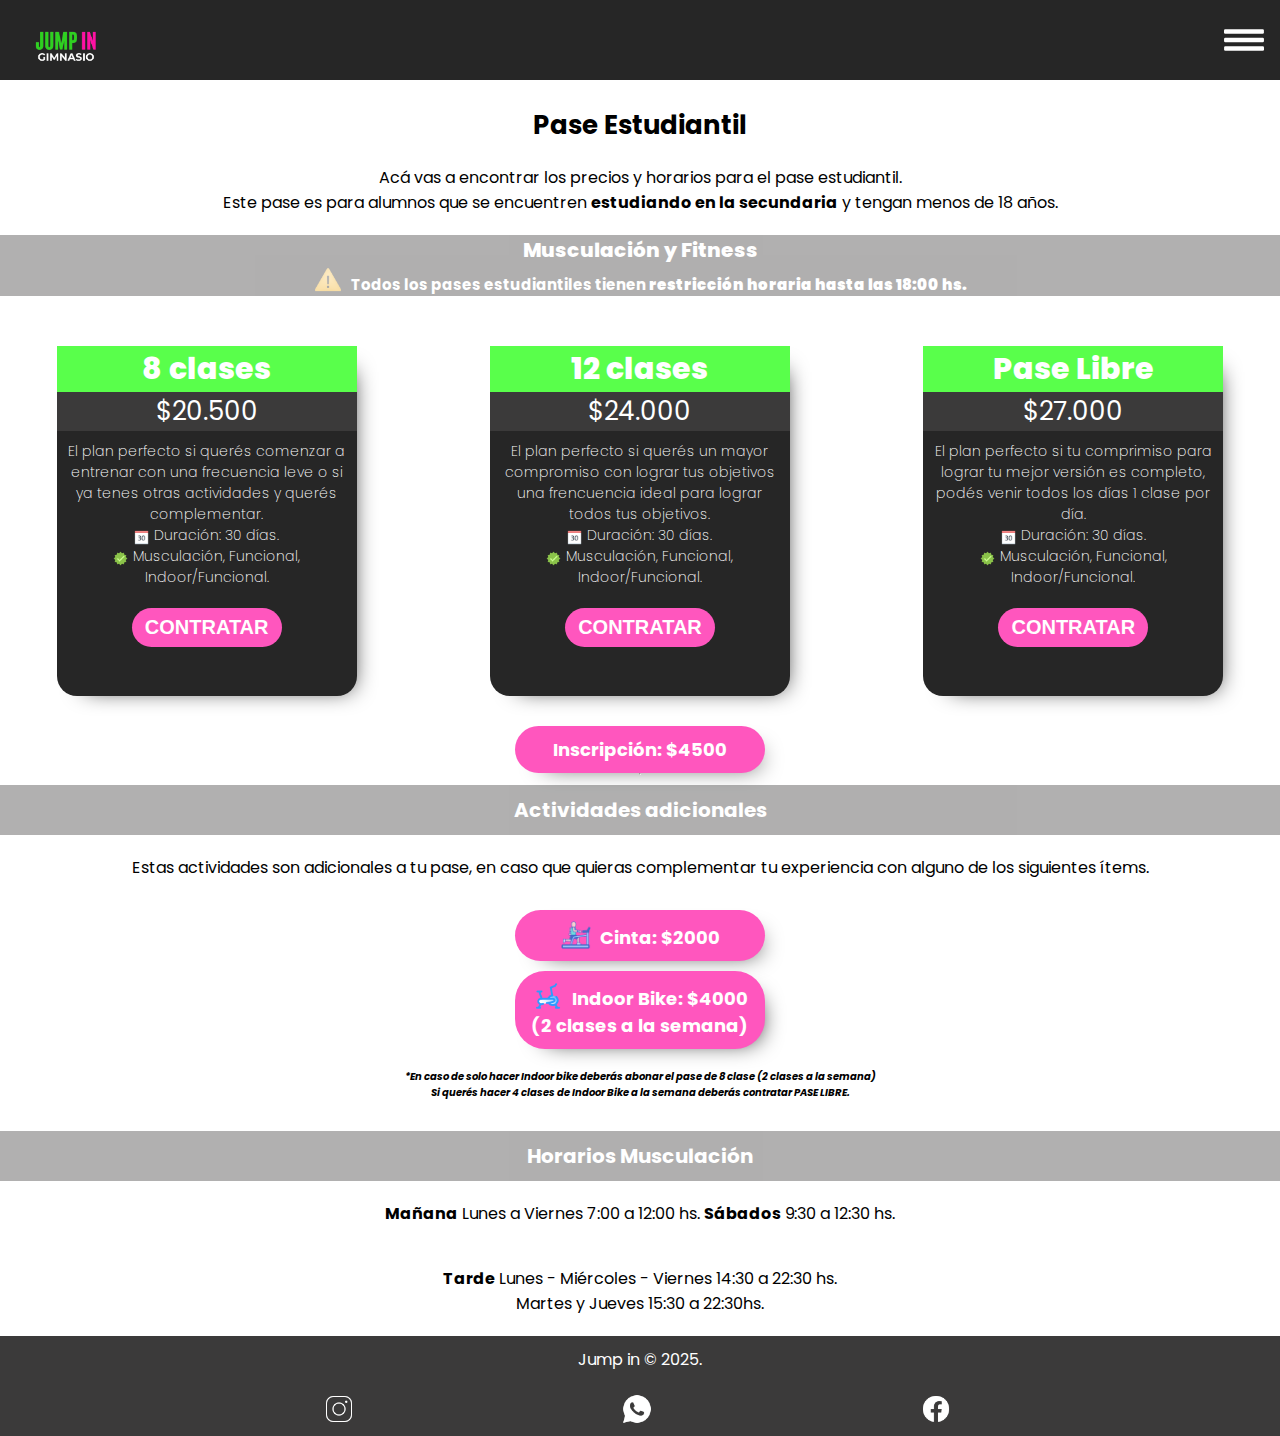
==== estudiantil.html @ 34c0d70f "added pase estudiantil page." ====
<!DOCTYPE html>
<html lang="en">
<head>
    <meta charset="UTF-8">
    <meta name="viewport" content="width=device-width, initial-scale=1.0">
    <title>Gimnasio Jump in | Pase Estudiantil</title>
    <link rel="stylesheet" href="./css/styles.css">
</head>
<body>
    <header>
        <nav class="nav-bar">
            <!-- menu mobile -->
            <div class="mobile-menu">
                <img class="logo-mobile-menu" src="./Assets/Logo-navbar.png" alt="logo jumpin gimnasio">
                <img class="menu-icon-mobile" src="./Assets/Menu Icon white Mobile.svg" alt="menu icon">
            </div>    
             <!-- Fin menu mobile -->
        </nav>
    </header>
    <h1 class="title-intro">
        Pase Estudiantil
    </h1>
    <p class="text-intro">Acá vas a encontrar los precios y horarios para el pase estudiantil. <br> Este pase es para alumnos que se encuentren <strong>estudiando en la secundaria</strong> y tengan menos de 18 años.</p>
    <section class="section-musculacion-container">
        <div class="title-container">
            <h2 class="title-section">Musculación y Fitness</h2>
            <h2 class="horarios-estudiantil"> <span class="icon-warn"></span> Todos los pases estudiantiles tienen <strong>restricción horaria hasta las 18:00 hs.</strong>  </h2>
        </div>

    </section>

    <section class="plans-container-slider">
        <article class="plans-container-card">
            <div class="plan-info-container">
                <h3 class="plan-card-title">8 clases</h3>
                <p class="plan-card-price"><span>$</span>20.500</p>
                <p class="plan-card-description">El plan perfecto si querés comenzar a entrenar con una frecuencia leve o si ya tenes otras actividades y querés complementar. <br> <span class="card-calendar-icon"></span> Duración: 30 días. <br> <span class="card-check-icon"></span> Musculación, Funcional,<br>Indoor/Funcional.</p>
                <button class="button-buy"> <a href="https://wa.link/qp7xj1">CONTRATAR</a></button>
            </div>
        </article>
        <article class="plans-container-card">
            <div class="plan-info-container">
                <h3 class="plan-card-title">12 clases</h3>
                <p class="plan-card-price"><span>$</span>24.000</p>
                <p class="plan-card-description">El plan perfecto si querés un mayor compromiso con lograr tus objetivos una frencuencia ideal para lograr todos tus objetivos. <br> <span class="card-calendar-icon"></span> Duración: 30 días. <br> <span class="card-check-icon"></span> Musculación, Funcional,<br>Indoor/Funcional.</p>
                <button class="button-buy"> <a href="https://wa.link/idgfam">CONTRATAR</a></button>
            </div>
        </article>
        <article class="plans-container-card">
            <div class="plan-info-container">
                <h3 class="plan-card-title">Pase Libre</h3>
                <p class="plan-card-price"><span>$</span>27.000</p>
                <p class="plan-card-description">El plan perfecto si tu comprimiso para lograr tu mejor versión es completo, podés venir todos los días 1 clase por día. <br> <span class="card-calendar-icon"></span> Duración: 30 días. <br> <span class="card-check-icon"></span> Musculación, Funcional,<br>Indoor/Funcional.</p>
                <button class="button-buy"> <a href="https://wa.link/427jqw">CONTRATAR</a></button>
            </div>
        </article>
    </section>

    <section class="extras-container">
        <p class="extras-inscripcion">Inscripción: $4500</p>
        <hr>
        <h2 class="title-container extras-subtitle">Actividades adicionales</h2>
        <p class="text-intro">Estas actividades son adicionales a tu pase, en caso que quieras complementar tu experiencia con alguno de los siguientes ítems.</p>
        <p class="extras-inscripcion"> <span class="extras-icon-cinta"></span> Cinta: $2000</p>
        <p class="extras-inscripcion"> <span class="extras-icon-indoorBike"></span> Indoor Bike: $4000 <br> (2 clases a la semana)</p>
        <p class="extra-subtitle-indoorbike">*En caso de solo hacer Indoor bike deberás abonar el pase de 8 clase (2 clases a la semana) <br> Si querés hacer 4 clases de Indoor Bike a la semana deberás contratar PASE LIBRE.</p>
    </section>

    <section class="horarios-container">
        <h2 class="title-container extras-subtitle">Horarios Musculación</h2>
        <p class="text-intro"> <strong>Mañana</strong> Lunes a Viernes 7:00 a 12:00 hs. <strong>Sábados</strong> 9:30 a 12:30 hs.</p>
        <p class="text-intro"> <strong>Tarde</strong> Lunes - Miércoles - Viernes 14:30 a 22:30 hs. <br> Martes y Jueves 15:30 a 22:30hs. </p>

    </section>


    <footer>
        <p>Jump in © 2025.</p>
        <div class="footer-social-media-container">
            <a href="https://www.instagram.com/jumpinrc/"><span class="footer-icon-instagram"></span></a>
            <a href="https://wa.link/5maazg"><span class="footer-icon-whatsapp"></span></a>
            <a href="https://www.facebook.com/jumpinrioceballos"><span class="footer-icon-facebook"></span></a> 
        </div>
    </footer>
</body>
</html>
---- css/styles.css ----
@import url("https://fonts.googleapis.com/css2?family=Poppins:ital,wght@0,100;0,200;0,300;0,400;0,500;0,600;0,700;0,800;0,900;1,100;1,200;1,300;1,400;1,500;1,600;1,700;1,800;1,900&display=swap");
* {
  box-sizing: border-box;
  margin: 0;
  padding: 0;
}

html {
  font-size: 62.5%;
  font-family: "Poppins", serif;
}

.mobile-menu {
  background-color: #262626;
  height: 80px;
  display: flex;
  flex-direction: row;
  justify-content: space-between;
  align-items: center;
  padding: 16px;
}

.logo-mobile-menu {
  width: 100px;
  height: 100px;
  margin-right: 20px;
}

.menu-icon-mobile {
  width: 40px;
  height: 40px;
}

.title-intro {
  font-size: 26px;
  text-align: center;
  margin-top: 26px;
}

.section-musculacion-container {
  display: flex;
  justify-content: center;
}

.title-container {
  background-color: #3B3A3A;
  opacity: 0.4;
  width: 100%;
  height: auto;
  color: #FFFFFF;
  text-align: center;
}

.text-intro {
  text-align: center;
  font-size: 16px;
  padding: 20px;
}

.title-section {
  font-size: 20px;
  font-weight: 800;
  text-align: center;
}

.plans-container-slider {
  display: flex;
  gap: 20px;
  height: auto;
  overflow-x: scroll;
  overscroll-behavior-x: contain;
  scroll-snap-type: x proximity;
}

.plans-container-card {
  scroll-snap-align: center;
  width: 70%;
  min-width: 230px;
  max-width: 300px;
  height: 350px;
  margin: 50px auto 0px;
  background-color: #262626;
  color: #FFFFFF;
  border-bottom-right-radius: 20px;
  border-bottom-left-radius: 20px;
  text-align: center;
  box-shadow: 11px 9px 23px -17px rgb(0, 0, 0);
  margin-bottom: 20px;
}

.plan-card-title {
  font-size: 30px;
  background-color: #59FF4B;
  font-weight: 800;
  display: block;
}

.plan-card-price {
  font-size: 26px;
  font-weight: 400;
  background-color: #3B3A3A;
}

.plan-card-description {
  font-size: 14px;
  font-weight: 200;
  padding: 0px 5px;
  margin-top: 10px;
}

.button-buy {
  width: 150px;
  margin-top: 20px;
  border: none;
  background-color: #FF56BE;
  font-size: 20px;
  color: #FFFFFF;
  padding: 8px;
  border-radius: 30px;
  font-weight: 800;
  cursor: pointer;
  transition: all 0.5s;
}
.button-buy:hover {
  color: #3B3A3A;
  background-color: #59FF4B;
  transform: scale(1.1);
}

a {
  text-decoration: none;
  color: #FFFFFF;
}

.card-check-icon {
  display: inline-block;
  width: 15px;
  height: 15px;
  margin-right: 1px;
  background-image: url("../Assets/CheckGreenSmall.png");
  background-size: cover;
  background-position: center;
  background-repeat: no-repeat;
  vertical-align: text-bottom;
}

.card-calendar-icon {
  display: inline-block;
  width: 15px;
  height: 15px;
  margin-right: 1px;
  background-image: url("../Assets/calendar30diasIconV2.png");
  background-size: cover;
  background-position: center;
  background-repeat: no-repeat;
  vertical-align: text-bottom;
}

.extras-container {
  display: flex;
  flex-direction: column;
  align-items: center;
  justify-content: center;
}

.extras-inscripcion {
  margin-top: 10px;
  background-color: #FF56BE;
  color: #FFFFFF;
  font-size: 16px;
  width: 50%;
  min-width: 150px;
  max-width: 250px;
  text-align: center;
  padding: 10px;
  border-radius: 30px;
  box-shadow: 11px 9px 23px -17px rgb(0, 0, 0);
  font-size: 18px;
  font-weight: 700;
}

.extras-subtitle {
  margin-top: 10px;
  font-size: 20px;
  padding: 10px 0px;
}

.extras-icon-cinta {
  display: inline-block;
  width: 30px;
  height: 30px;
  margin-right: 5px;
  background-size: cover;
  background-position: center;
  background-repeat: no-repeat;
  vertical-align: text-bottom;
  background-image: url("../Assets/cintadecorreroIcon.png");
}

.extras-icon-indoorBike {
  display: inline-block;
  width: 30px;
  height: 30px;
  margin-right: 5px;
  background-size: cover;
  background-position: center;
  background-repeat: no-repeat;
  vertical-align: text-bottom;
  background-image: url("../Assets/indoorbike_icon.png");
}

.icon-warn {
  display: inline-block;
  width: 30px;
  height: 30px;
  margin-right: 5px;
  background-size: cover;
  background-position: center;
  background-repeat: no-repeat;
  vertical-align: text-bottom;
  background-image: url("../Assets/warn-icon.png");
}

.extra-subtitle-indoorbike {
  font-size: 10px;
  text-align: center;
  font-style: italic;
  padding: 20px;
  font-weight: 700;
}

footer {
  width: 100%;
  height: 100px;
  background-color: #3B3A3A;
  display: flex;
  flex-direction: column;
  justify-content: space-around;
  align-items: center;
}
footer p {
  font-size: 16px;
  color: #FFFFFF;
}

.footer-social-media-container {
  width: 70%;
  display: flex;
  justify-content: space-around;
  gap: 20px a;
  gap-cursor: pointer;
}

.footer-icon-instagram {
  display: inline-block;
  width: 30px;
  height: 30px;
  margin-right: 5px;
  background-size: cover;
  background-position: center;
  background-repeat: no-repeat;
  vertical-align: text-bottom;
  background-image: url("../Assets/instagram_white_icon.png");
}

.footer-icon-whatsapp {
  display: inline-block;
  width: 30px;
  height: 30px;
  margin-right: 5px;
  background-size: cover;
  background-position: center;
  background-repeat: no-repeat;
  vertical-align: text-bottom;
  background-image: url("../Assets/whatsapp_icon_white.png");
}

.footer-icon-facebook {
  display: inline-block;
  width: 30px;
  height: 30px;
  margin-right: 5px;
  background-size: cover;
  background-position: center;
  background-repeat: no-repeat;
  vertical-align: text-bottom;
  background-image: url("../Assets/facebook_white_icon.png");
}/*# sourceMappingURL=styles.css.map */
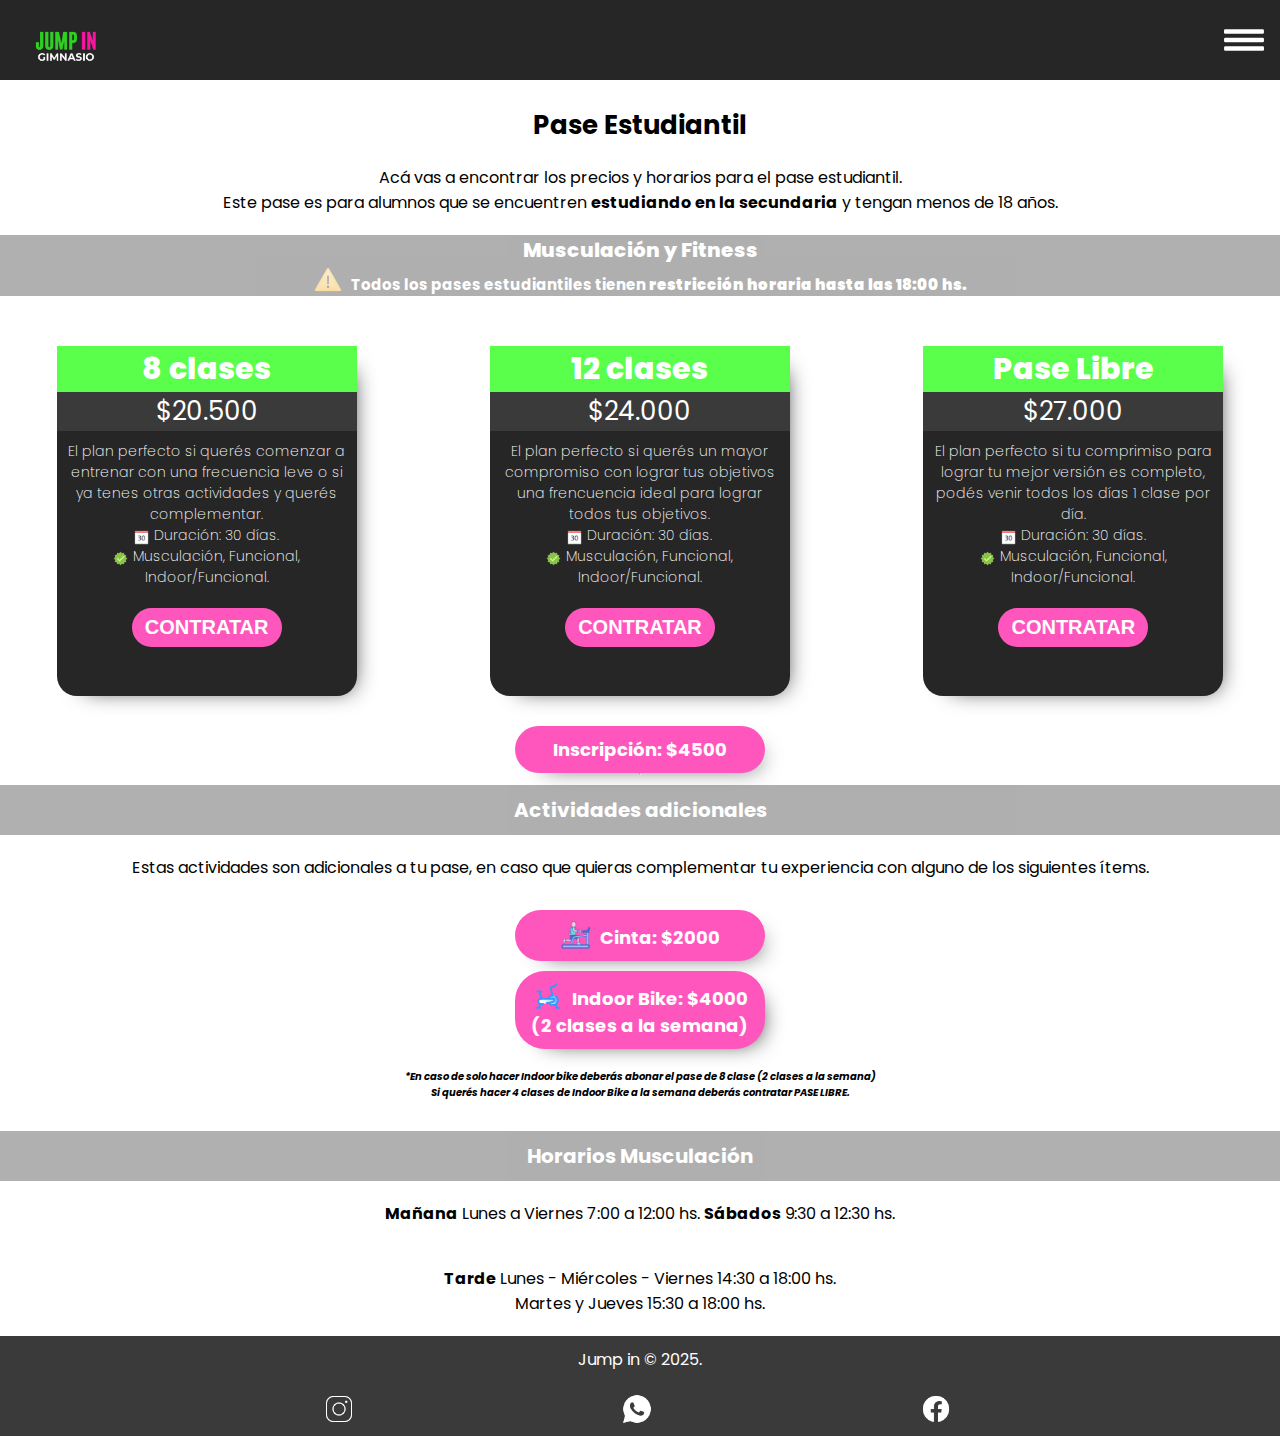
==== commit 121d2878: "fixed horarios" ====
--- a/estudiantil.html
+++ b/estudiantil.html
@@ -69,7 +69,7 @@
     <section class="horarios-container">
         <h2 class="title-container extras-subtitle">Horarios Musculación</h2>
         <p class="text-intro"> <strong>Mañana</strong> Lunes a Viernes 7:00 a 12:00 hs. <strong>Sábados</strong> 9:30 a 12:30 hs.</p>
-        <p class="text-intro"> <strong>Tarde</strong> Lunes - Miércoles - Viernes 14:30 a 22:30 hs. <br> Martes y Jueves 15:30 a 22:30hs. </p>
+        <p class="text-intro"> <strong>Tarde</strong> Lunes - Miércoles - Viernes 14:30 a 18:00 hs. <br> Martes y Jueves 15:30 a 18:00 hs. </p>
 
     </section>
 
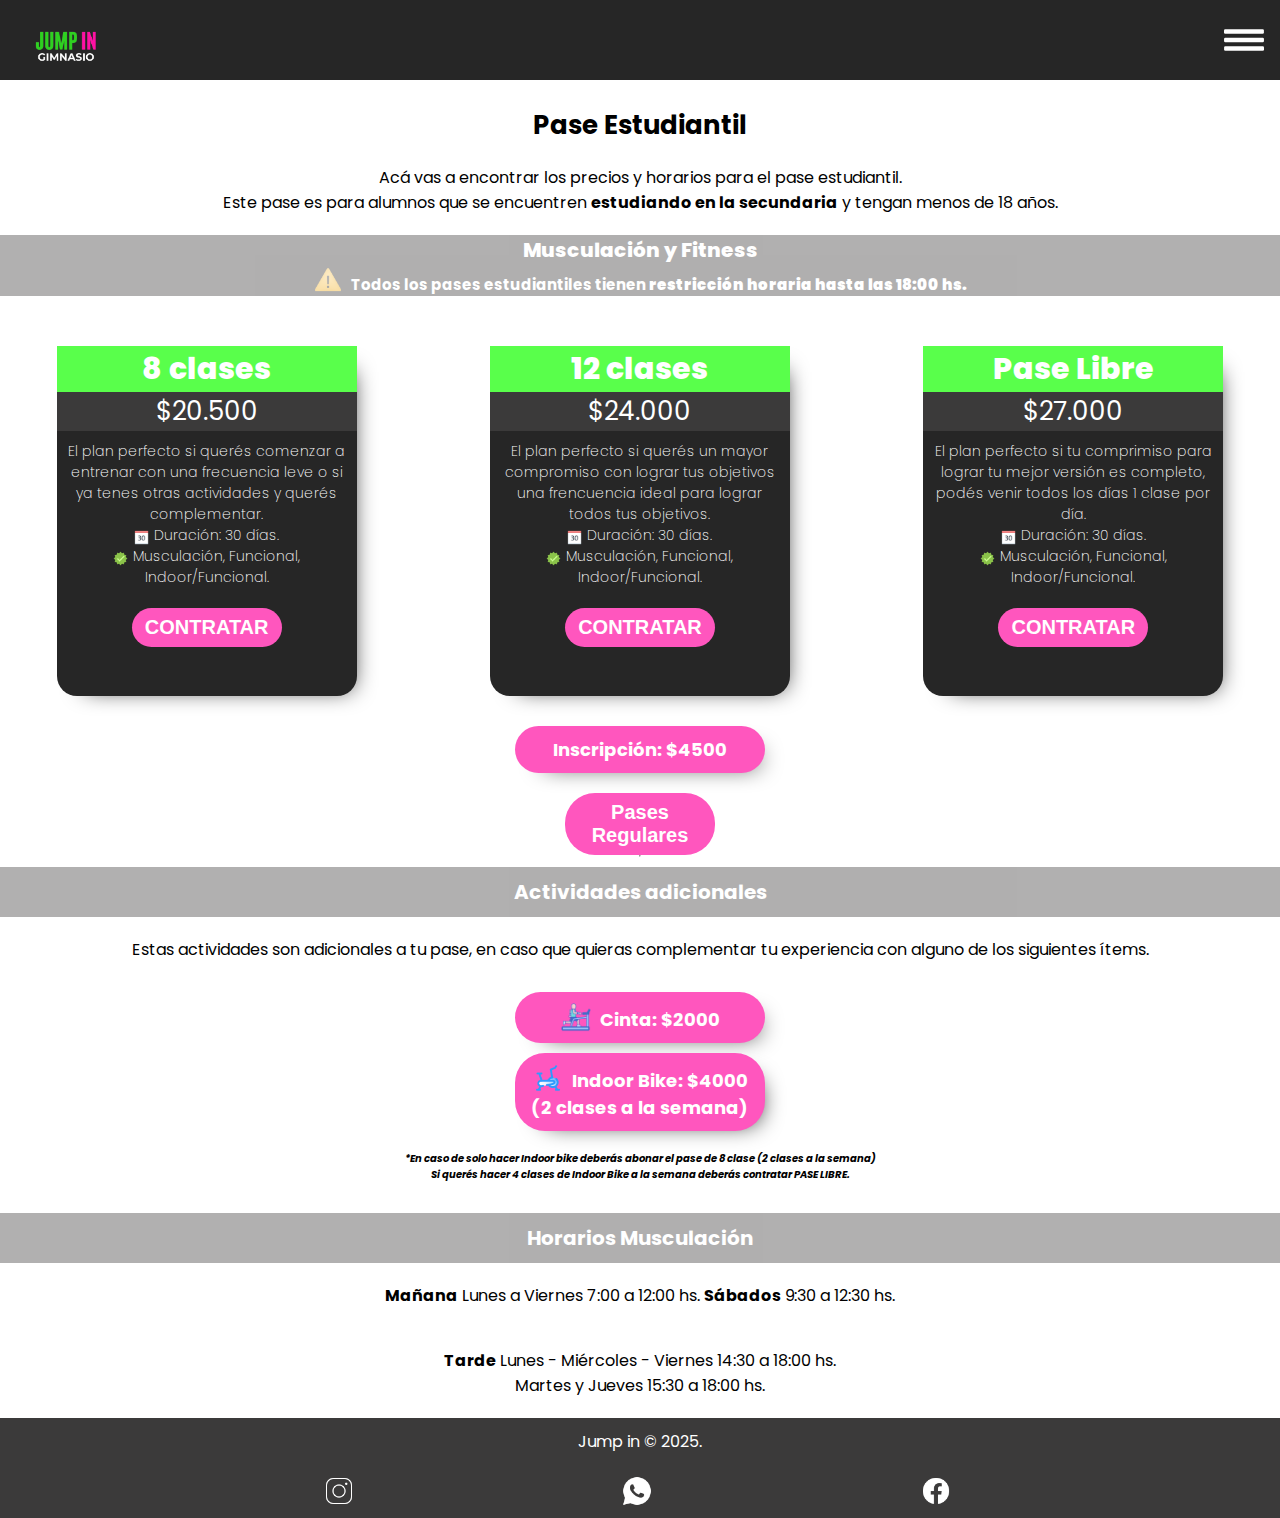
==== commit ab7e68a3: "fixed button page." ====
--- a/estudiantil.html
+++ b/estudiantil.html
@@ -58,6 +58,7 @@
 
     <section class="extras-container">
         <p class="extras-inscripcion">Inscripción: $4500</p>
+        <button class="button-buy"> <a href="./index.html">Pases Regulares</a></button>
         <hr>
         <h2 class="title-container extras-subtitle">Actividades adicionales</h2>
         <p class="text-intro">Estas actividades son adicionales a tu pase, en caso que quieras complementar tu experiencia con alguno de los siguientes ítems.</p>
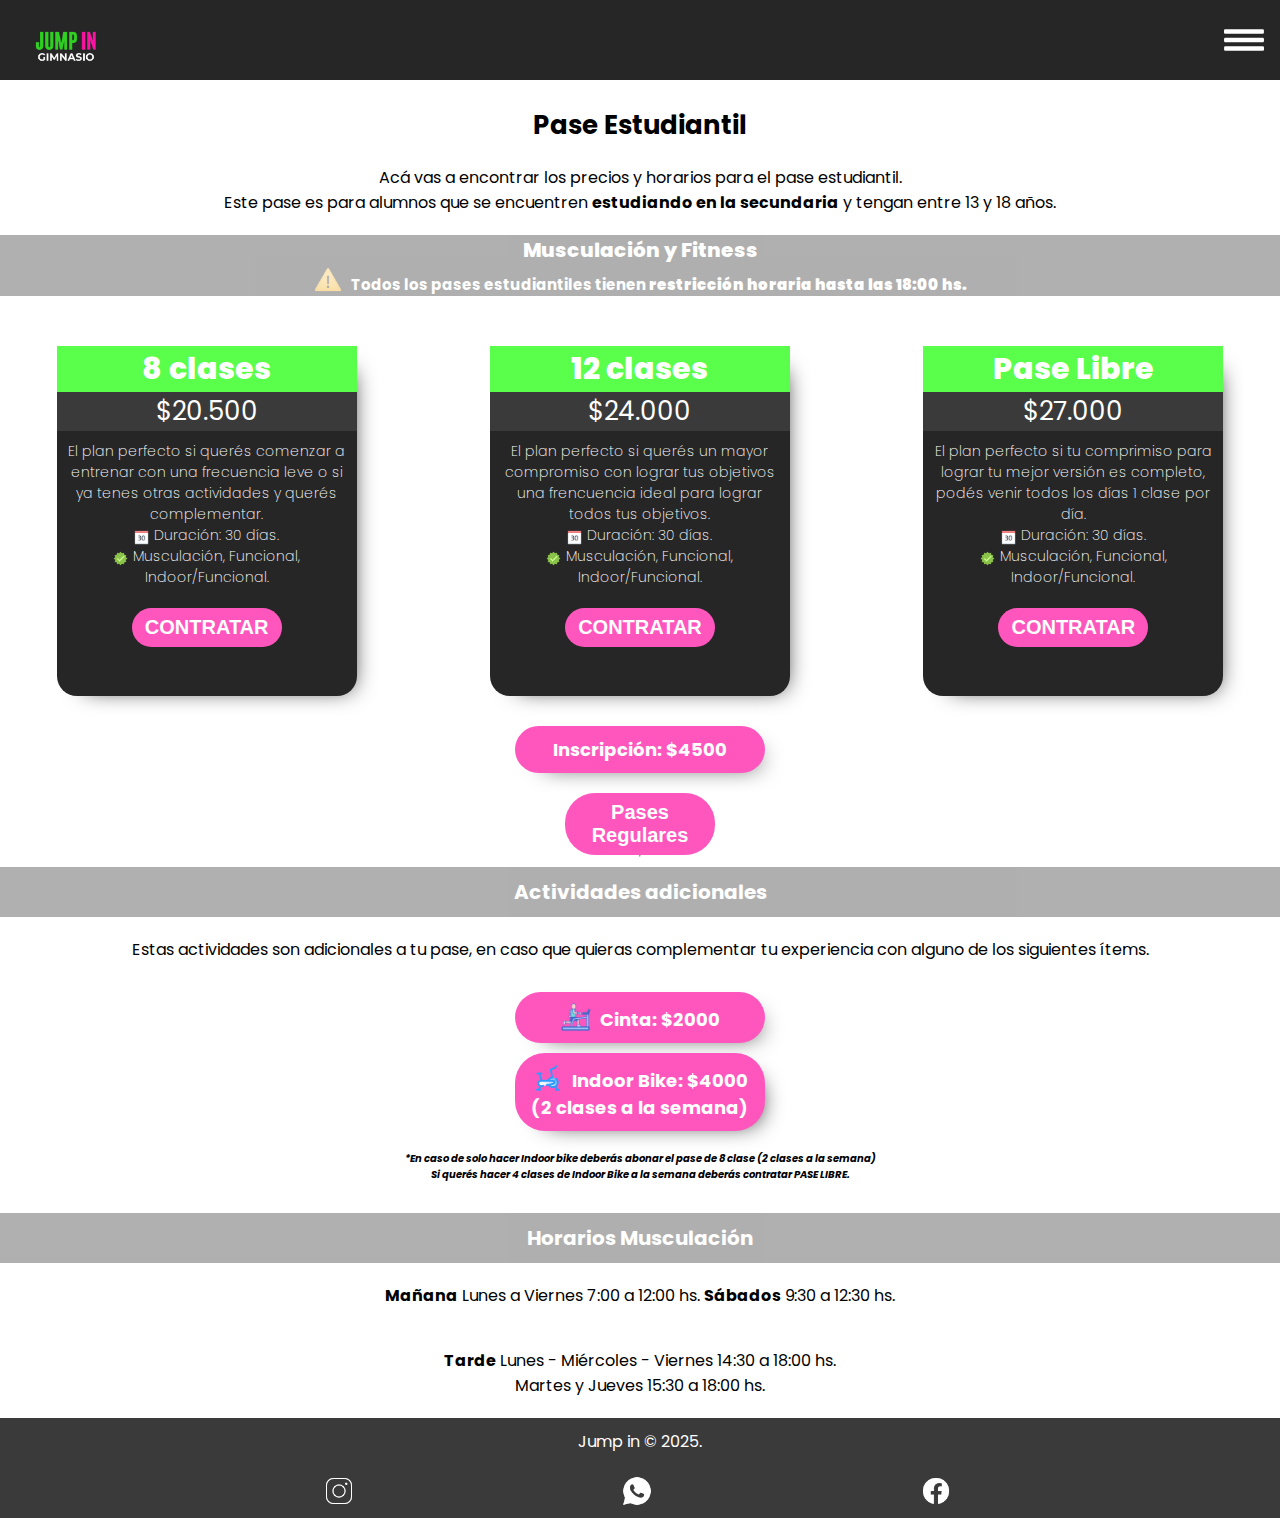
==== commit ac3c7303: "fixed edad estudiantil" ====
--- a/estudiantil.html
+++ b/estudiantil.html
@@ -20,7 +20,7 @@
     <h1 class="title-intro">
         Pase Estudiantil
     </h1>
-    <p class="text-intro">Acá vas a encontrar los precios y horarios para el pase estudiantil. <br> Este pase es para alumnos que se encuentren <strong>estudiando en la secundaria</strong> y tengan menos de 18 años.</p>
+    <p class="text-intro">Acá vas a encontrar los precios y horarios para el pase estudiantil. <br> Este pase es para alumnos que se encuentren <strong>estudiando en la secundaria</strong> y tengan entre 13 y 18 años.</p>
     <section class="section-musculacion-container">
         <div class="title-container">
             <h2 class="title-section">Musculación y Fitness</h2>
